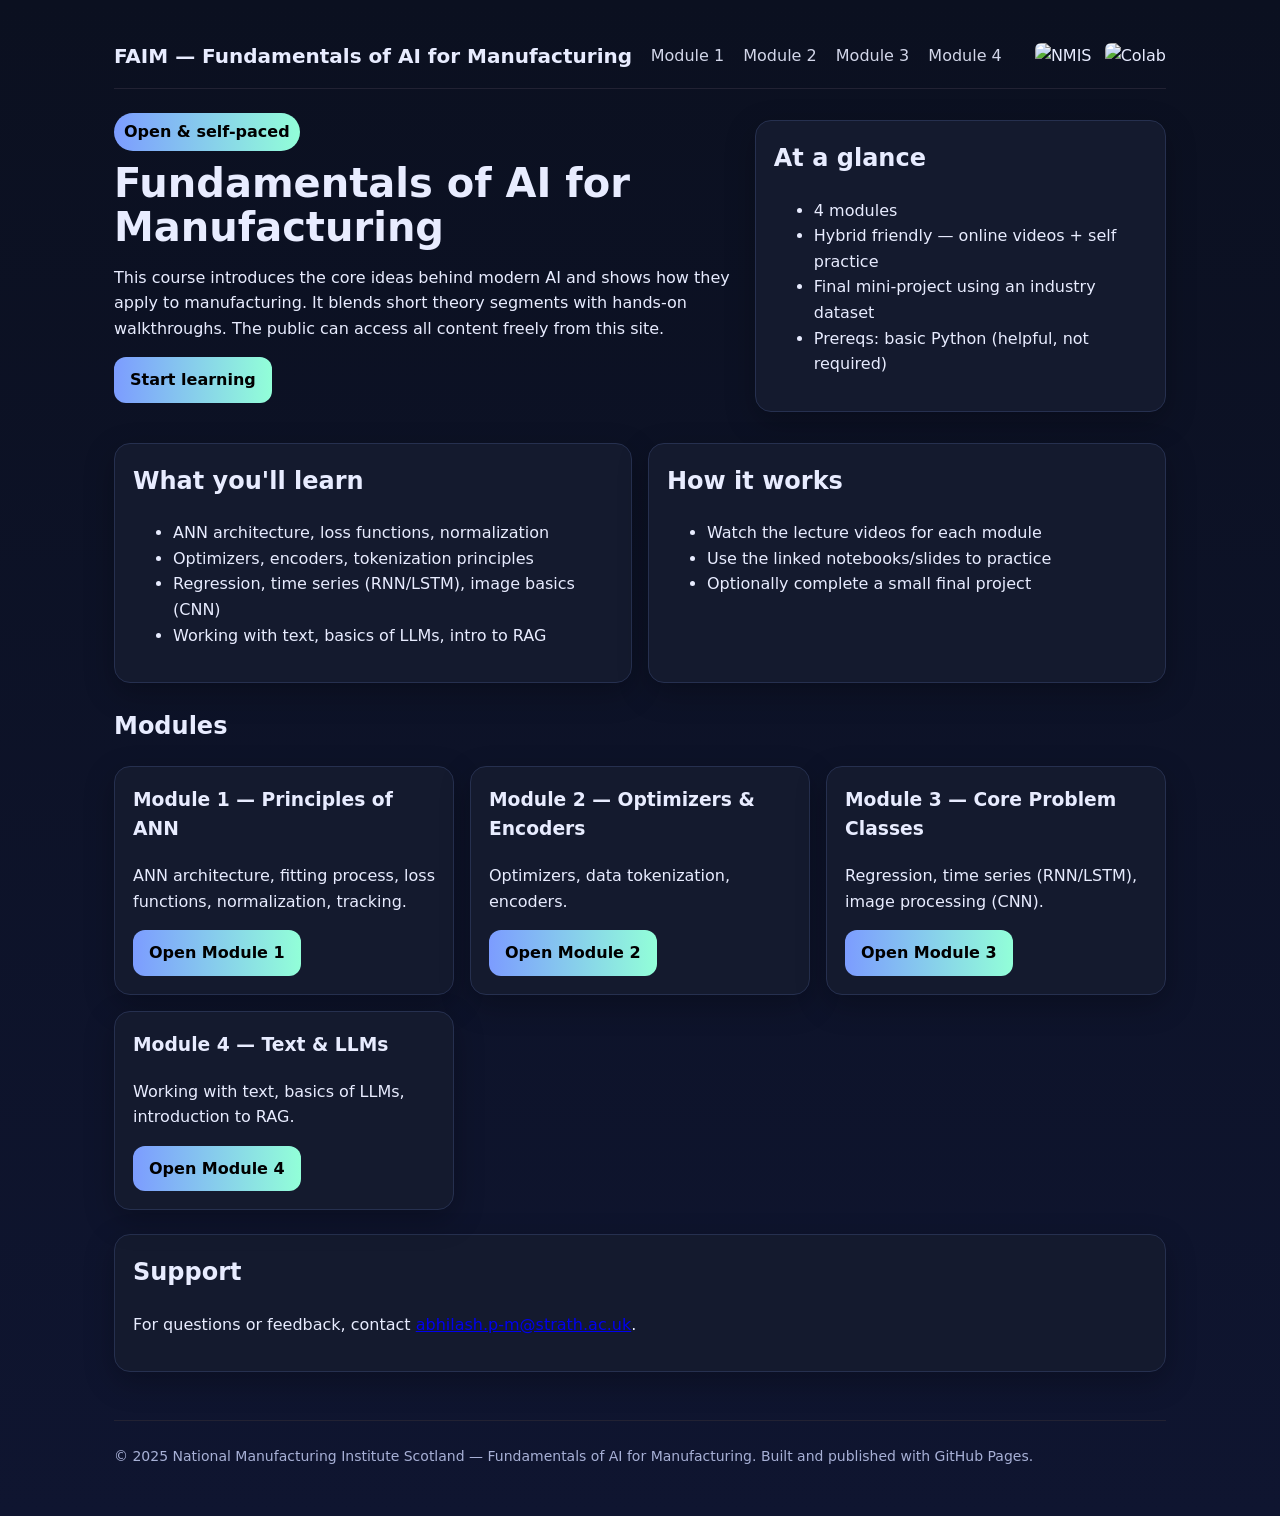
==== index.html @ fbffa1c2 "Update index.html" ====
<!doctype html>
<html lang="en">
<head>
  <meta charset="utf-8">
  <meta name="viewport" content="width=device-width, initial-scale=1">
  <title>Fundamentals of AI for Manufacturing</title>
  <link rel="stylesheet" href="styles.css">
</head>
<body>
  <div class="container">
    <nav class="nav">
      <a class="logo" href="./">FAIM — Fundamentals of AI for Manufacturing</a>
      <div class="links">
        <a href="module1.html">Module 1</a>
        <a href="module2.html">Module 2</a>
        <a href="module3.html">Module 3</a>
        <a href="module4.html">Module 4</a>
        <!-- Logos on the right -->
        <img src="assets/NMIS.png" alt="NMIS" style="height:28px; margin-left:14px; border-radius:6px;">
        <img src="assets/Colab.png" alt="Colab" style="height:28px; margin-left:8px; border-radius:6px;">
      </div>
    </nav>

    <section class="hero">
      <div>
        <span class="badge">Open & self-paced</span>
        <h1>Fundamentals of AI for Manufacturing</h1>
        <p>This course introduces the core ideas behind modern AI and shows how they apply to manufacturing. It blends short theory segments with hands-on walkthroughs. The public can access all content freely from this site.</p>
        <p><a class="btn" href="#modules">Start learning</a></p>
      </div>
      <div class="card">
        <h2>At a glance</h2>
        <ul>
          <li>4 modules</li>
          <li>Hybrid friendly — online videos + self practice</li>
          <li>Final mini-project using an industry dataset</li>
          <li>Prereqs: basic Python (helpful, not required)</li>
        </ul>
      </div>
    </section>

    <section class="grid cols-2" style="margin-top:24px">
      <div class="card">
        <h2>What you'll learn</h2>
        <ul>
          <li>ANN architecture, loss functions, normalization</li>
          <li>Optimizers, encoders, tokenization principles</li>
          <li>Regression, time series (RNN/LSTM), image basics (CNN)</li>
          <li>Working with text, basics of LLMs, intro to RAG</li>
        </ul>
      </div>
      <div class="card">
        <h2>How it works</h2>
        <ul>
          <li>Watch the lecture videos for each module</li>
          <li>Use the linked notebooks/slides to practice</li>
          <li>Optionally complete a small final project</li>
        </ul>
      </div>
    </section>

    <section id="modules" style="margin-top:24px">
      <h2>Modules</h2>
      <div class="grid cols-2">
        <div class="card module-card">
          <h3>Module 1 — Principles of ANN</h3>
          <p>ANN architecture, fitting process, loss functions, normalization, tracking.</p>
          <a class="btn" href="module1.html">Open Module 1</a>
        </div>
        <div class="card module-card">
          <h3>Module 2 — Optimizers & Encoders</h3>
          <p>Optimizers, data tokenization, encoders.</p>
          <a class="btn" href="module2.html">Open Module 2</a>
        </div>
        <div class="card module-card">
          <h3>Module 3 — Core Problem Classes</h3>
          <p>Regression, time series (RNN/LSTM), image processing (CNN).</p>
          <a class="btn" href="module3.html">Open Module 3</a>
        </div>
        <div class="card module-card">
          <h3>Module 4 — Text & LLMs</h3>
          <p>Working with text, basics of LLMs, introduction to RAG.</p>
          <a class="btn" href="module4.html">Open Module 4</a>
        </div>
      </div>
    </section>

    <!-- Bottom-most Support section -->
    <section style="margin-top:24px">
      <div class="card">
        <h2>Support</h2>
        <p>For questions or feedback, contact <a href="mailto:abhilash.p-m@strath.ac.uk">abhilash.p-m@strath.ac.uk</a>.</p>
      </div>
    </section>

    <footer>
      <div>
        © 2025 National Manufacturing Institute Scotland — Fundamentals of AI for Manufacturing.
        Built and published with GitHub Pages.
      </div>
    </footer>
  </div>
</body>
</html>
---- styles.css ----
:root{
  --bg:#0b1020; --card:#141a2e; --text:#e8ecff; --muted:#a7b0d6; --brand:#7c9cff; --brand2:#92ffd8;
}
*{box-sizing:border-box}
body{margin:0;font-family:system-ui,-apple-system,Segoe UI,Roboto,Helvetica,Arial,sans-serif;background:linear-gradient(180deg,#0b1020,#0f1530);color:var(--text);line-height:1.6;}
.container{max-width:1100px;margin:0 auto;padding:24px}
.nav{display:flex;gap:16px;flex-wrap:wrap;align-items:center;justify-content:space-between;border-bottom:1px solid #223; padding:16px 0; margin-bottom:24px}
.nav a.logo{font-weight:700;font-size:20px;text-decoration:none;color:var(--text)}
.nav .links a{color:var(--text);opacity:.9;text-decoration:none;margin-right:14px}
.nav .links a:hover{opacity:1;text-decoration:underline}
.hero{display:grid;grid-template-columns:1.2fr .8fr;gap:24px;align-items:center}
.hero h1{font-size:40px;line-height:1.1;margin:0}
.badge{display:inline-block;padding:6px 10px;border-radius:999px;background:linear-gradient(90deg,var(--brand),var(--brand2));color:#000;font-weight:700;margin-bottom:10px}
.card{background:var(--card);border:1px solid #26304f;border-radius:16px;padding:18px;box-shadow:0 10px 30px rgba(0,0,0,.25)}
.grid{display:grid;gap:16px}
.grid.cols-2{grid-template-columns:repeat(auto-fit,minmax(280px,1fr))}
.grid.cols-3{grid-template-columns:repeat(auto-fit,minmax(240px,1fr))}
.btn{display:inline-block;padding:10px 16px;border-radius:12px;background:linear-gradient(90deg,var(--brand),var(--brand2));color:#000;text-decoration:none;font-weight:700}
footer{margin-top:48px;padding:24px 0;border-top:1px solid #223;color:var(--muted);font-size:14px}
h2{margin-top:0}
ul{margin-top:6px}
.table{width:100%;border-collapse:collapse}
.table th,.table td{border:1px solid #26304f;padding:10px;text-align:left}
.video{aspect-ratio:16/9;width:100%;border:0;border-radius:12px;box-shadow:0 10px 30px rgba(0,0,0,.3)}
.module-card h3{margin-top:0}
.small{color:var(--muted)}
@media (max-width:800px){.hero{grid-template-columns:1fr} .hero h1{font-size:32px}}
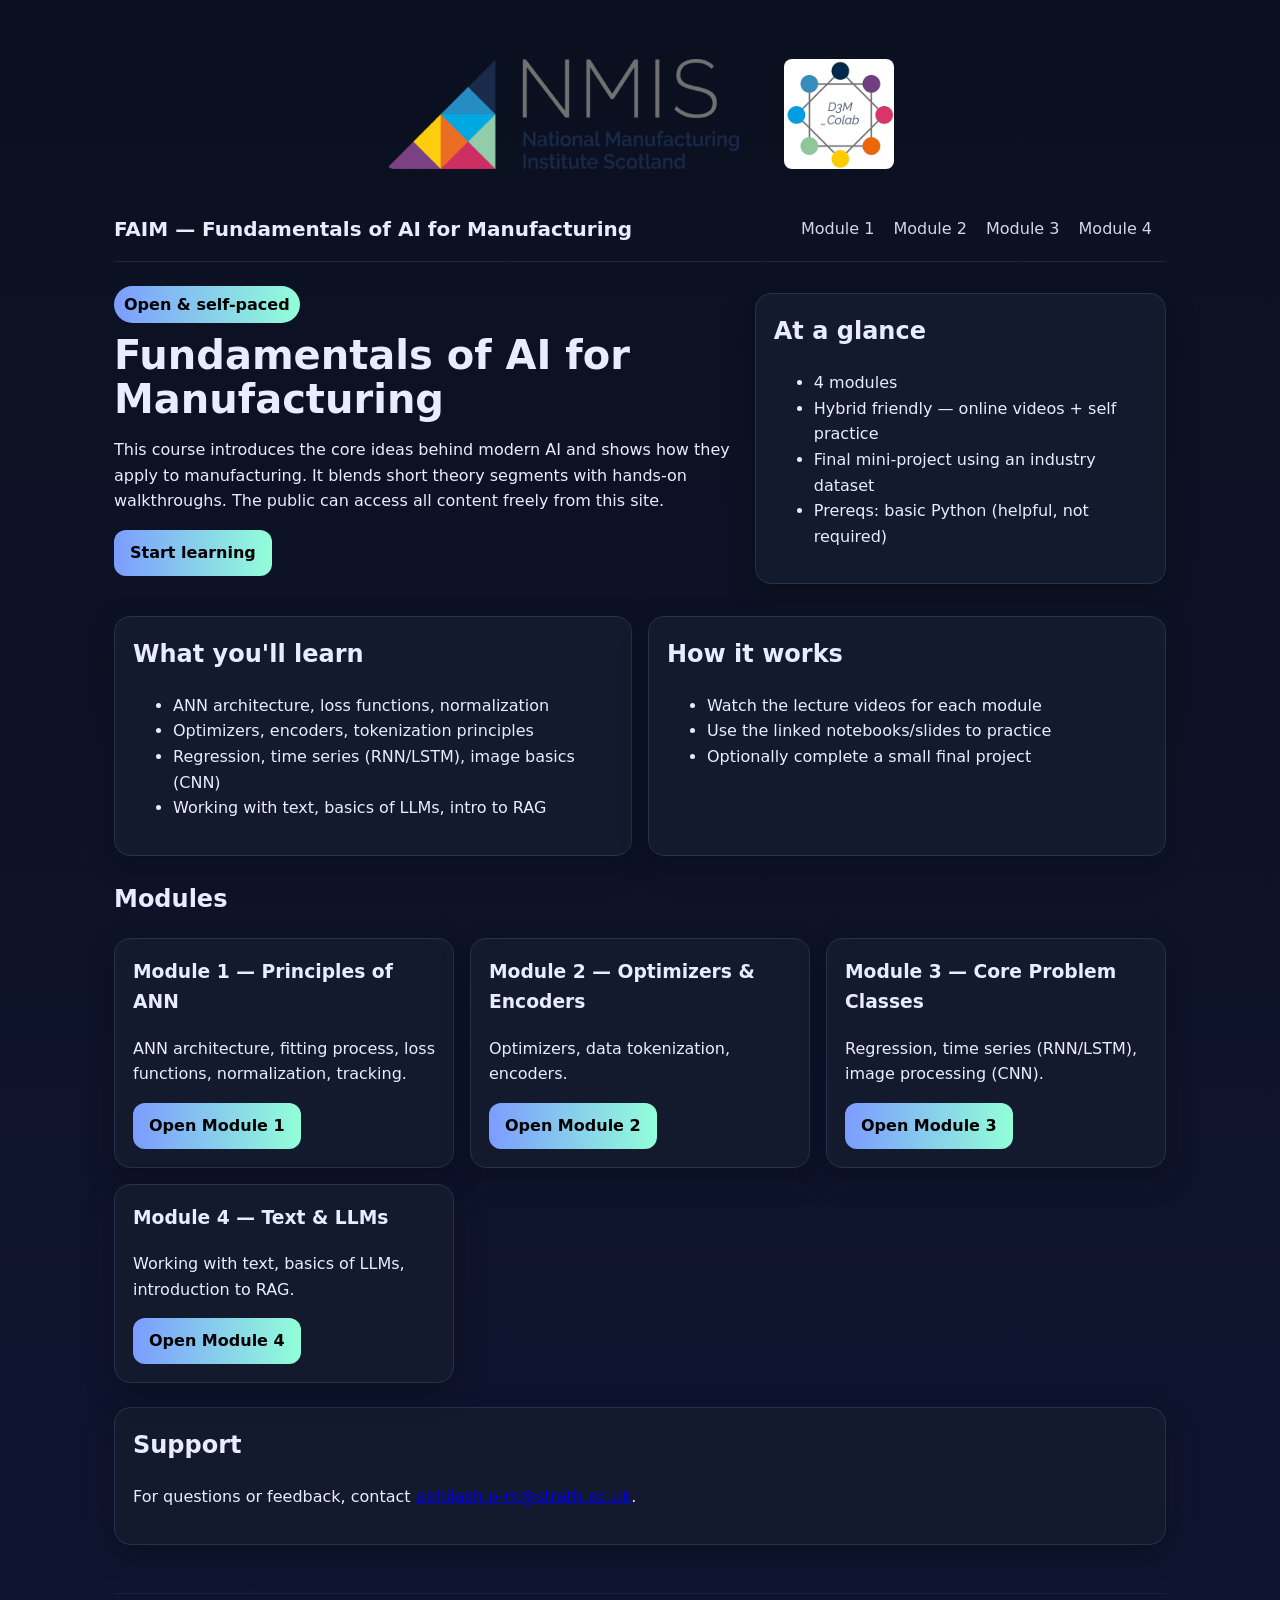
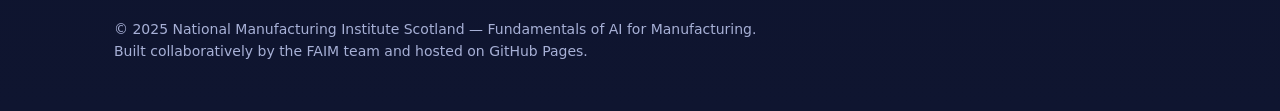
==== commit 155ff00e: "Update index.html" ====
--- a/index.html
+++ b/index.html
@@ -5,9 +5,29 @@
   <meta name="viewport" content="width=device-width, initial-scale=1">
   <title>Fundamentals of AI for Manufacturing</title>
   <link rel="stylesheet" href="styles.css">
+  <style>
+    /* Small visual enhancement for centered logos */
+    .top-logos {
+      text-align: center;
+      margin: 25px 0 10px 0;
+    }
+    .top-logos img {
+      height: 110px;
+      max-width: 100%;
+      margin: 10px 20px;
+      border-radius: 8px;
+    }
+  </style>
 </head>
 <body>
   <div class="container">
+
+    <!-- Centered NMIS & Colab Logos -->
+    <div class="top-logos">
+      <img src="assets/NMIS.png" alt="NMIS Logo">
+      <img src="assets/Colab.png" alt="Colab Logo">
+    </div>
+
     <nav class="nav">
       <a class="logo" href="./">FAIM — Fundamentals of AI for Manufacturing</a>
       <div class="links">
@@ -15,9 +35,6 @@
         <a href="module2.html">Module 2</a>
         <a href="module3.html">Module 3</a>
         <a href="module4.html">Module 4</a>
-        <!-- Logos on the right -->
-        <img src="assets/NMIS.png" alt="NMIS" style="height:28px; margin-left:14px; border-radius:6px;">
-        <img src="assets/Colab.png" alt="Colab" style="height:28px; margin-left:8px; border-radius:6px;">
       </div>
     </nav>
 
@@ -89,14 +106,16 @@
     <section style="margin-top:24px">
       <div class="card">
         <h2>Support</h2>
-        <p>For questions or feedback, contact <a href="mailto:abhilash.p-m@strath.ac.uk">abhilash.p-m@strath.ac.uk</a>.</p>
+        <p>For questions or feedback, contact 
+          <a href="mailto:abhilash.p-m@strath.ac.uk">abhilash.p-m@strath.ac.uk</a>.
+        </p>
       </div>
     </section>
 
     <footer>
       <div>
-        © 2025 National Manufacturing Institute Scotland — Fundamentals of AI for Manufacturing.
-        Built and published with GitHub Pages.
+        © 2025 National Manufacturing Institute Scotland — Fundamentals of AI for Manufacturing.<br>
+        Built collaboratively by the FAIM team and hosted on GitHub Pages.
       </div>
     </footer>
   </div>
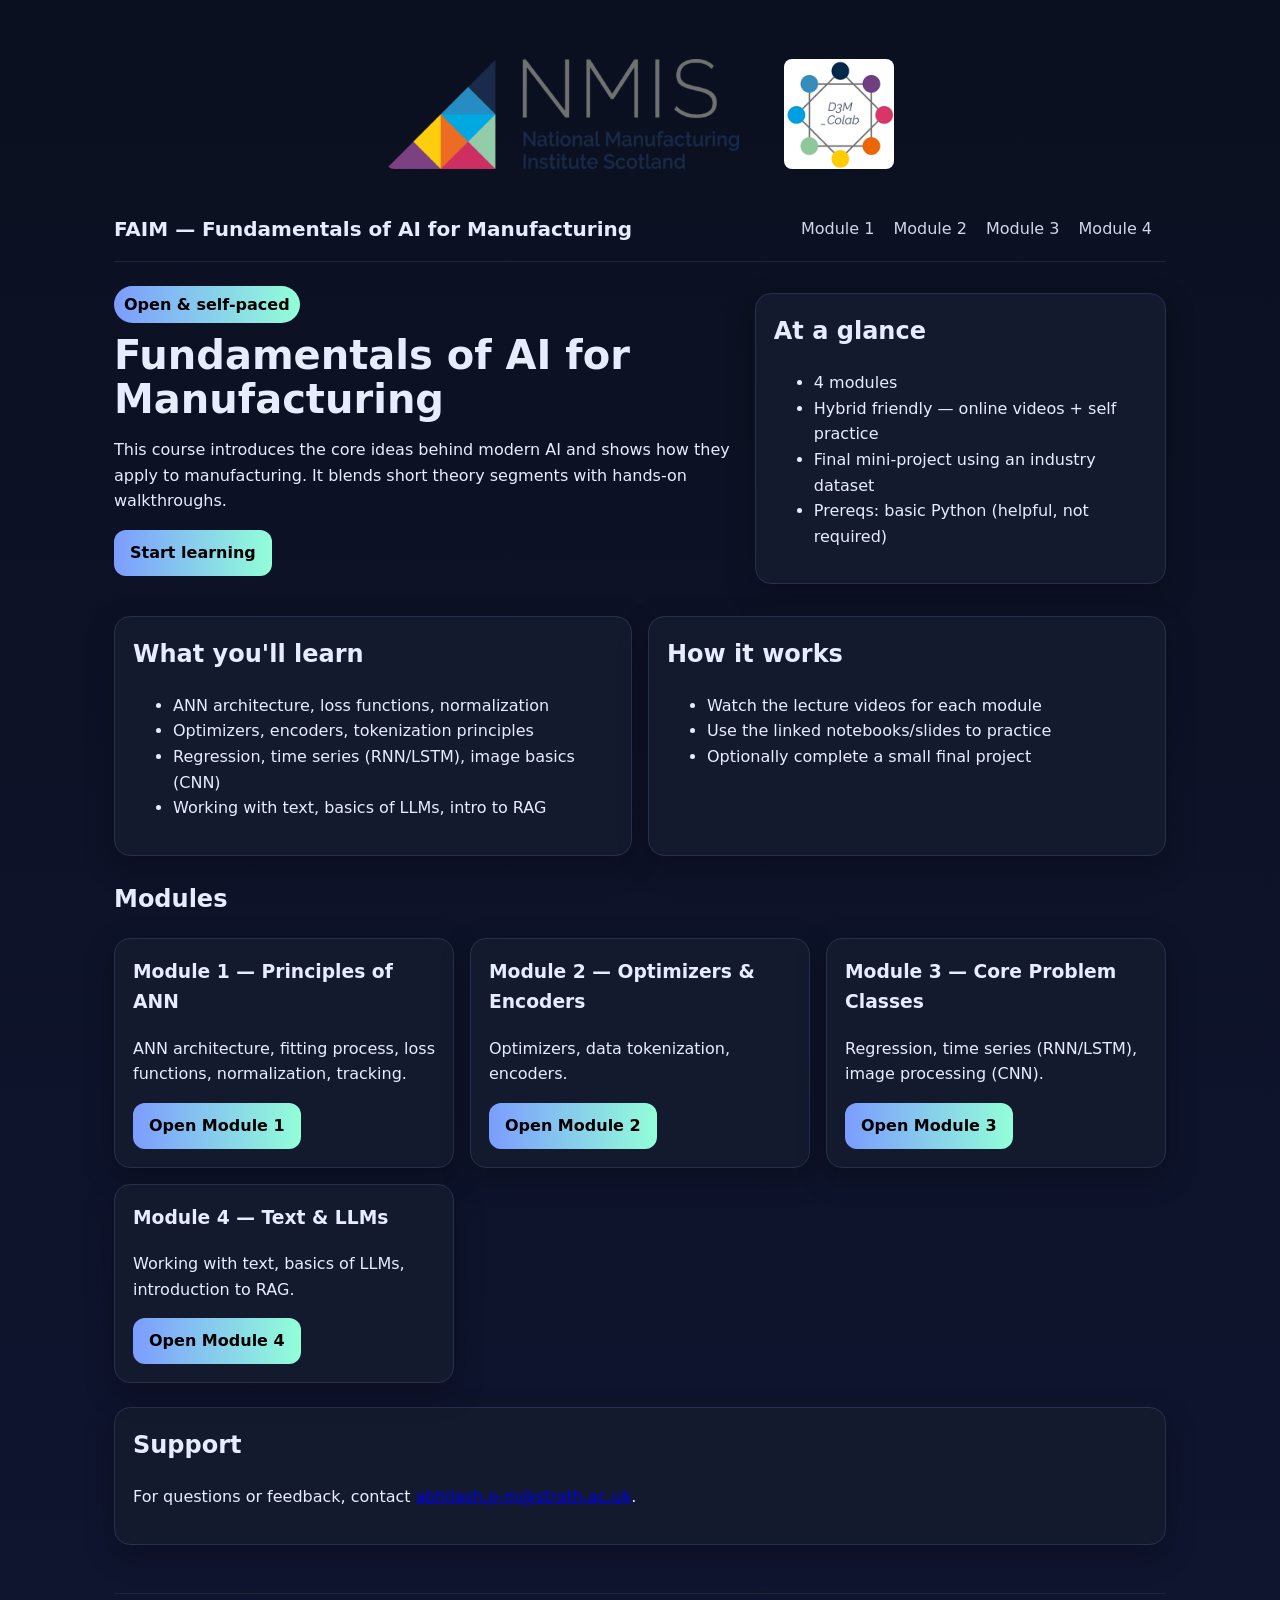
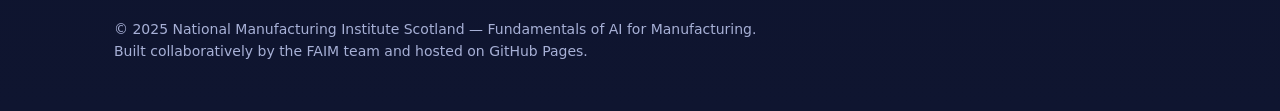
==== commit 508ec0c3: "Update index.html" ====
--- a/index.html
+++ b/index.html
@@ -42,7 +42,7 @@
       <div>
         <span class="badge">Open & self-paced</span>
         <h1>Fundamentals of AI for Manufacturing</h1>
-        <p>This course introduces the core ideas behind modern AI and shows how they apply to manufacturing. It blends short theory segments with hands-on walkthroughs. The public can access all content freely from this site.</p>
+        <p>This course introduces the core ideas behind modern AI and shows how they apply to manufacturing. It blends short theory segments with hands-on walkthroughs.</p>
         <p><a class="btn" href="#modules">Start learning</a></p>
       </div>
       <div class="card">
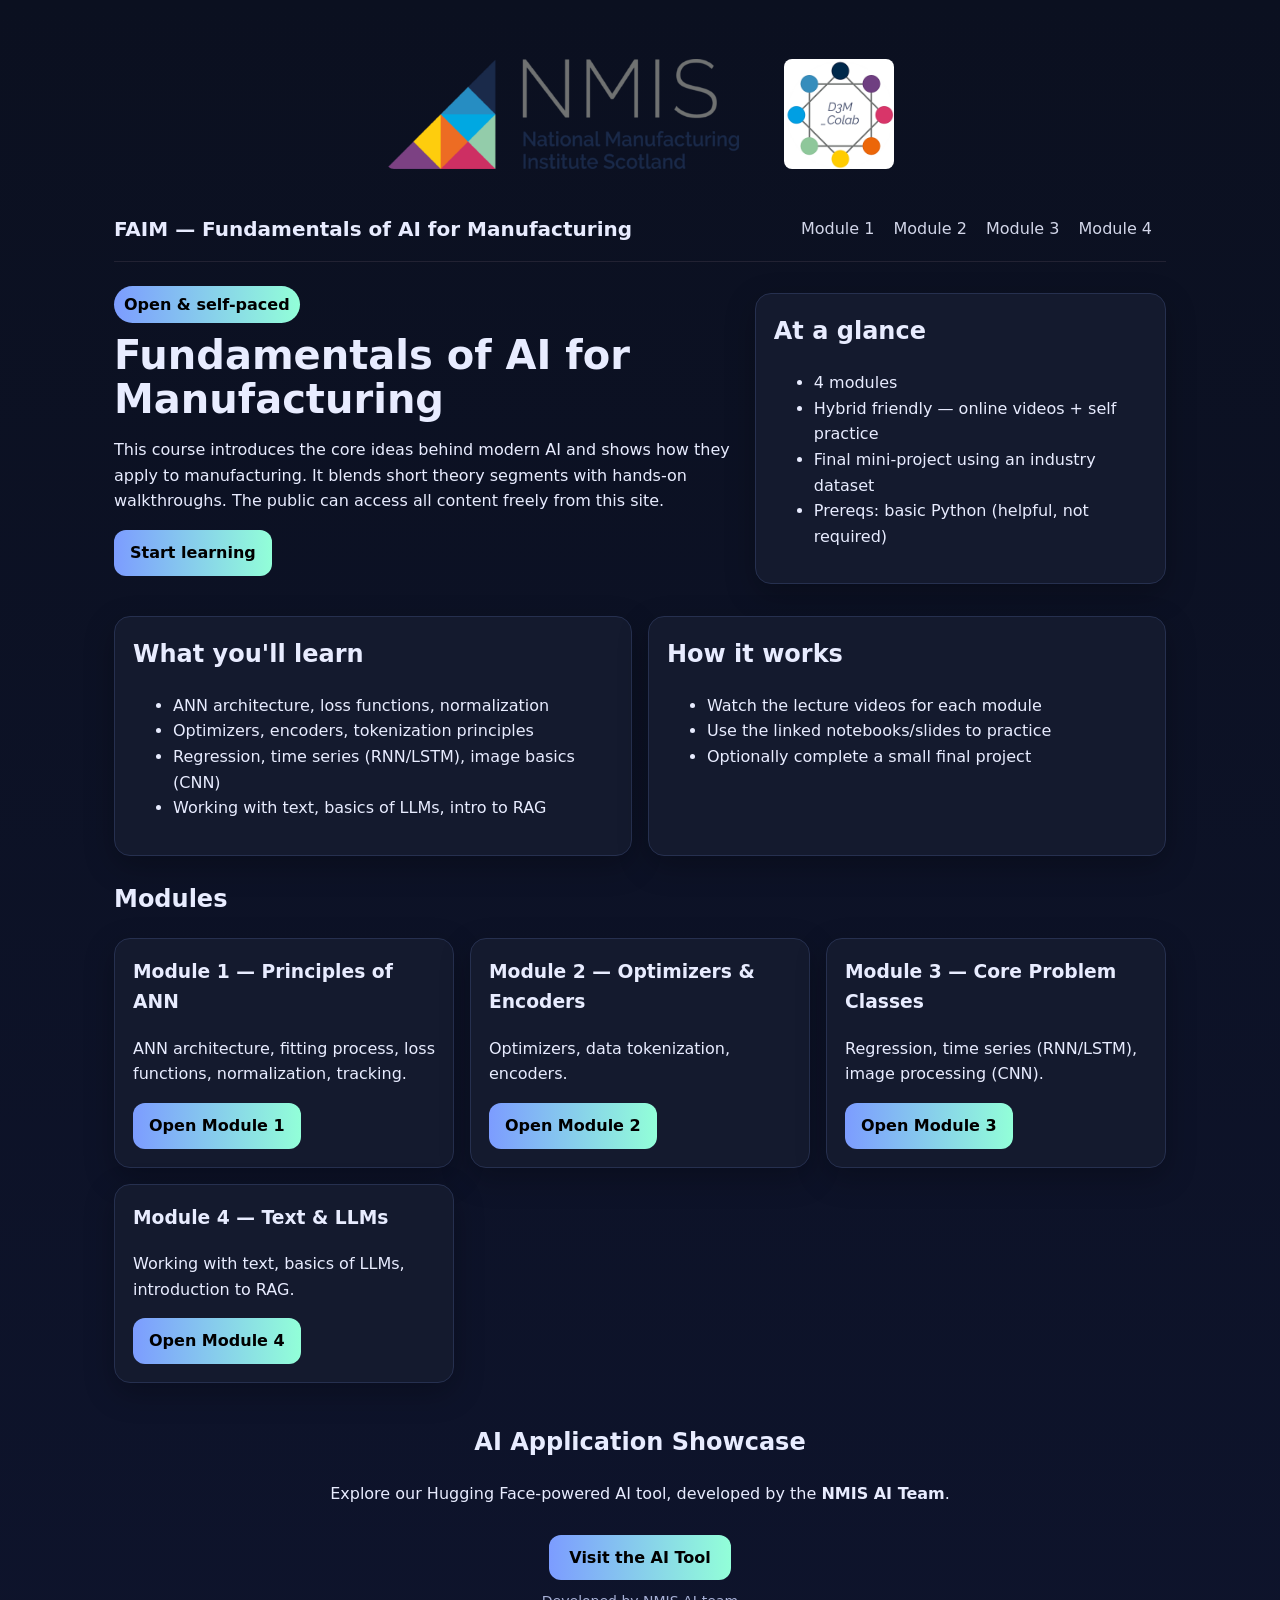
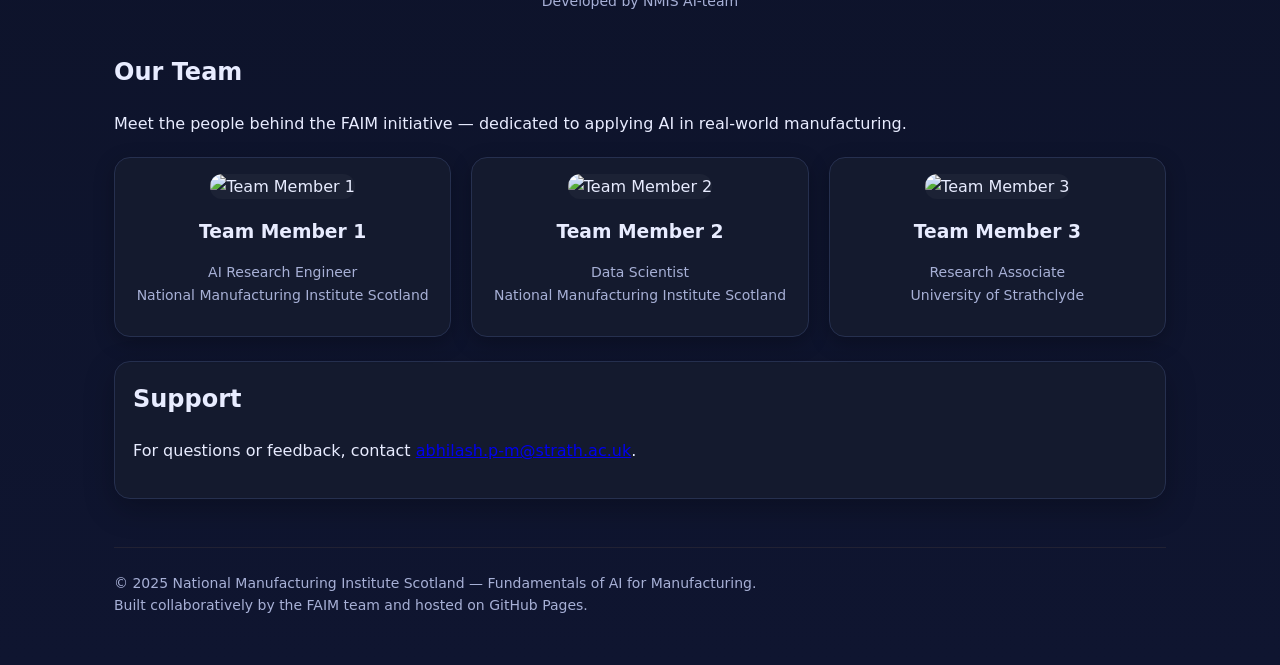
==== commit b62b4253: "Update index.html" ====
--- a/index.html
+++ b/index.html
@@ -6,7 +6,7 @@
   <title>Fundamentals of AI for Manufacturing</title>
   <link rel="stylesheet" href="styles.css">
   <style>
-    /* Small visual enhancement for centered logos */
+    /* Centered top logos */
     .top-logos {
       text-align: center;
       margin: 25px 0 10px 0;
@@ -16,6 +16,53 @@
       max-width: 100%;
       margin: 10px 20px;
       border-radius: 8px;
+    }
+
+    /* Team section */
+    .team-grid {
+      display: grid;
+      grid-template-columns: repeat(auto-fit, minmax(220px, 1fr));
+      gap: 20px;
+      margin-top: 20px;
+    }
+    .team-card {
+      background: var(--card);
+      border: 1px solid #26304f;
+      border-radius: 16px;
+      padding: 16px;
+      text-align: center;
+      box-shadow: 0 6px 20px rgba(0, 0, 0, 0.25);
+    }
+    .team-card img {
+      width: 100%;
+      height: 200px;
+      object-fit: cover;
+      border-radius: 12px;
+      margin-bottom: 10px;
+      background: #1c2235;
+    }
+    .team-card h3 {
+      margin: 8px 0 4px 0;
+    }
+    .team-card p {
+      font-size: 14px;
+      color: var(--muted);
+    }
+
+    /* App section */
+    .app-section {
+      text-align: center;
+      margin: 40px 0;
+    }
+    .app-section a {
+      font-weight: 700;
+      text-decoration: none;
+      background: linear-gradient(90deg, var(--brand), var(--brand2));
+      color: #000;
+      padding: 10px 20px;
+      border-radius: 12px;
+      display: inline-block;
+      margin-top: 12px;
     }
   </style>
 </head>
@@ -42,7 +89,7 @@
       <div>
         <span class="badge">Open & self-paced</span>
         <h1>Fundamentals of AI for Manufacturing</h1>
-        <p>This course introduces the core ideas behind modern AI and shows how they apply to manufacturing. It blends short theory segments with hands-on walkthroughs.</p>
+        <p>This course introduces the core ideas behind modern AI and shows how they apply to manufacturing. It blends short theory segments with hands-on walkthroughs. The public can access all content freely from this site.</p>
         <p><a class="btn" href="#modules">Start learning</a></p>
       </div>
       <div class="card">
@@ -102,7 +149,38 @@
       </div>
     </section>
 
-    <!-- Bottom-most Support section -->
+    <!-- NMIS AI tool app section -->
+    <section class="app-section">
+      <h2>AI Application Showcase</h2>
+      <p>Explore our Hugging Face-powered AI tool, developed by the <strong>NMIS AI Team</strong>.</p>
+      <a href="https://huggingface.co/spaces/Abhi-pm-0202/ml-app-launcher-v3" target="_blank">Visit the AI Tool</a>
+      <p style="margin-top:10px; font-size:14px; color:var(--muted);">Developed by NMIS AI-team</p>
+    </section>
+
+    <!-- Our Team section -->
+    <section id="team" style="margin-top:40px">
+      <h2>Our Team</h2>
+      <p>Meet the people behind the FAIM initiative — dedicated to applying AI in real-world manufacturing.</p>
+      <div class="team-grid">
+        <div class="team-card">
+          <img src="assets/person1.jpg" alt="Team Member 1">
+          <h3>Team Member 1</h3>
+          <p>AI Research Engineer<br>National Manufacturing Institute Scotland</p>
+        </div>
+        <div class="team-card">
+          <img src="assets/person2.jpg" alt="Team Member 2">
+          <h3>Team Member 2</h3>
+          <p>Data Scientist<br>National Manufacturing Institute Scotland</p>
+        </div>
+        <div class="team-card">
+          <img src="assets/person3.jpg" alt="Team Member 3">
+          <h3>Team Member 3</h3>
+          <p>Research Associate<br>University of Strathclyde</p>
+        </div>
+      </div>
+    </section>
+
+    <!-- Support section -->
     <section style="margin-top:24px">
       <div class="card">
         <h2>Support</h2>
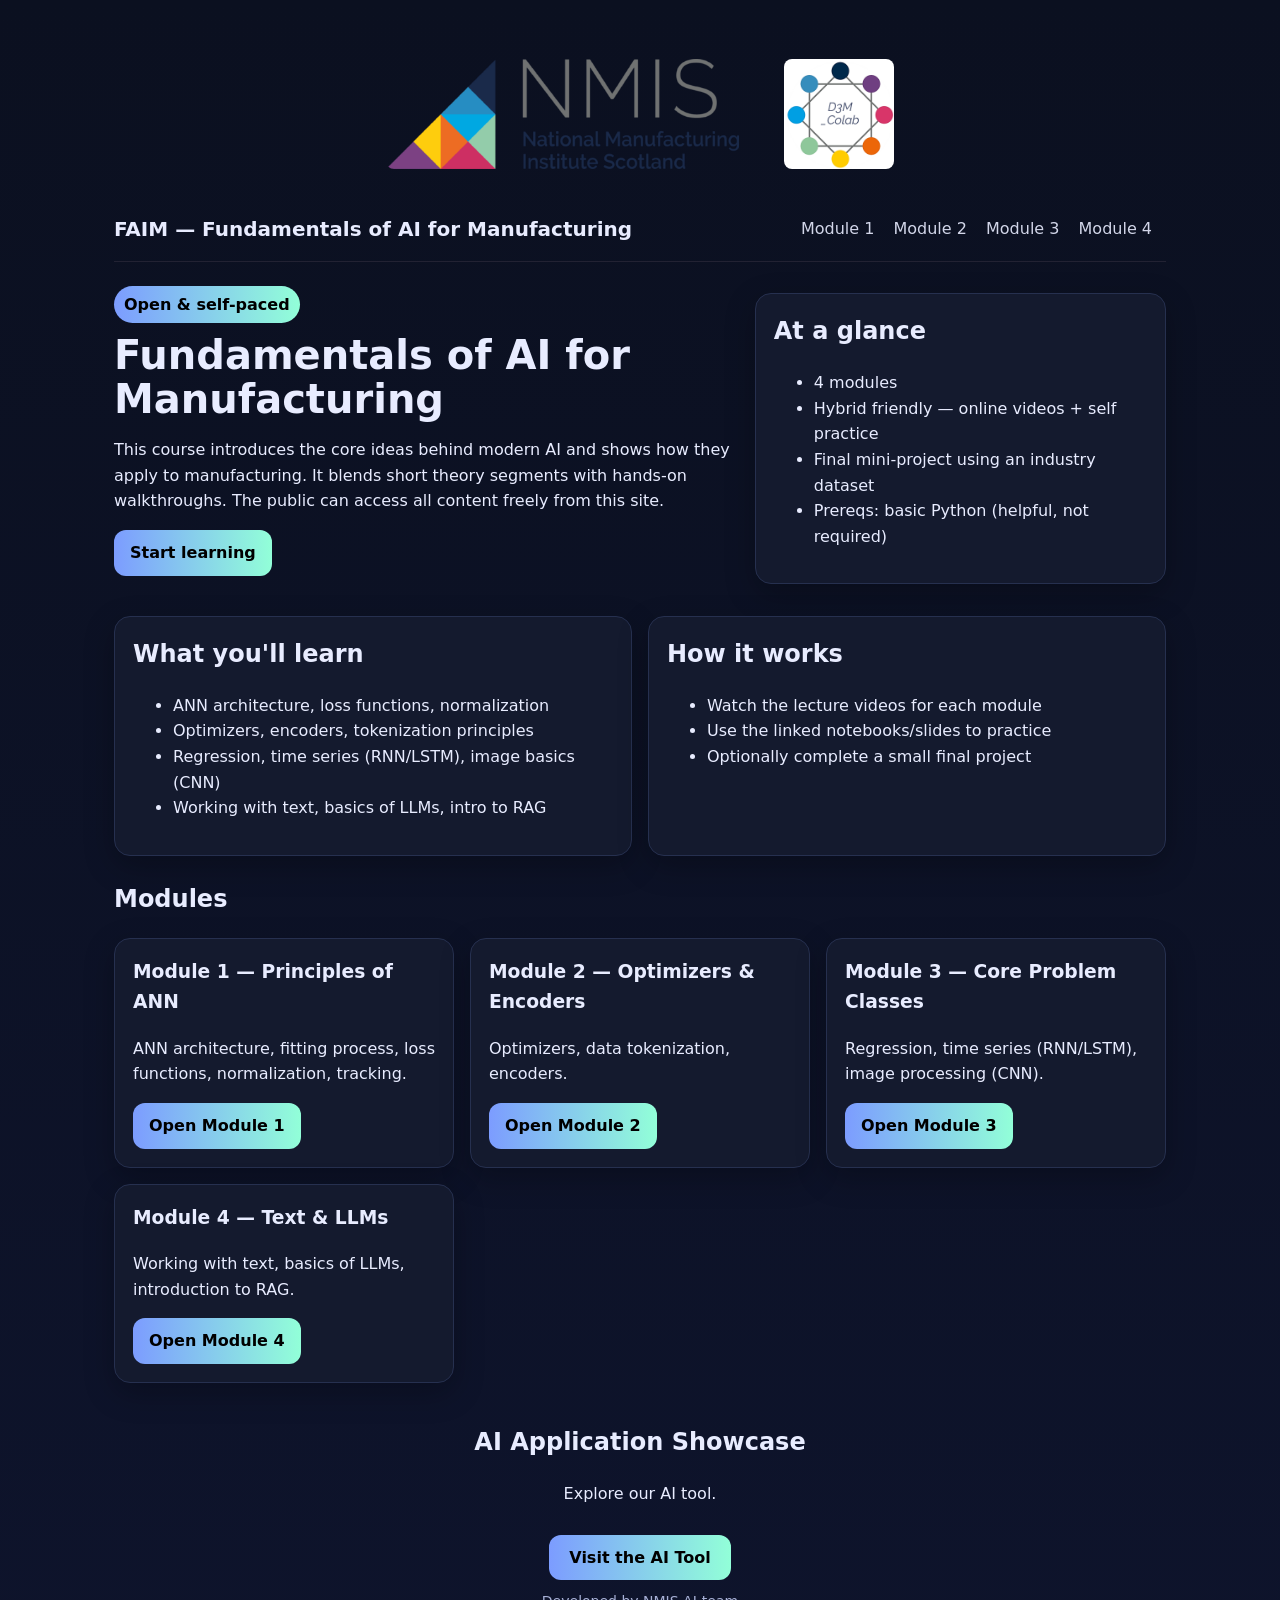
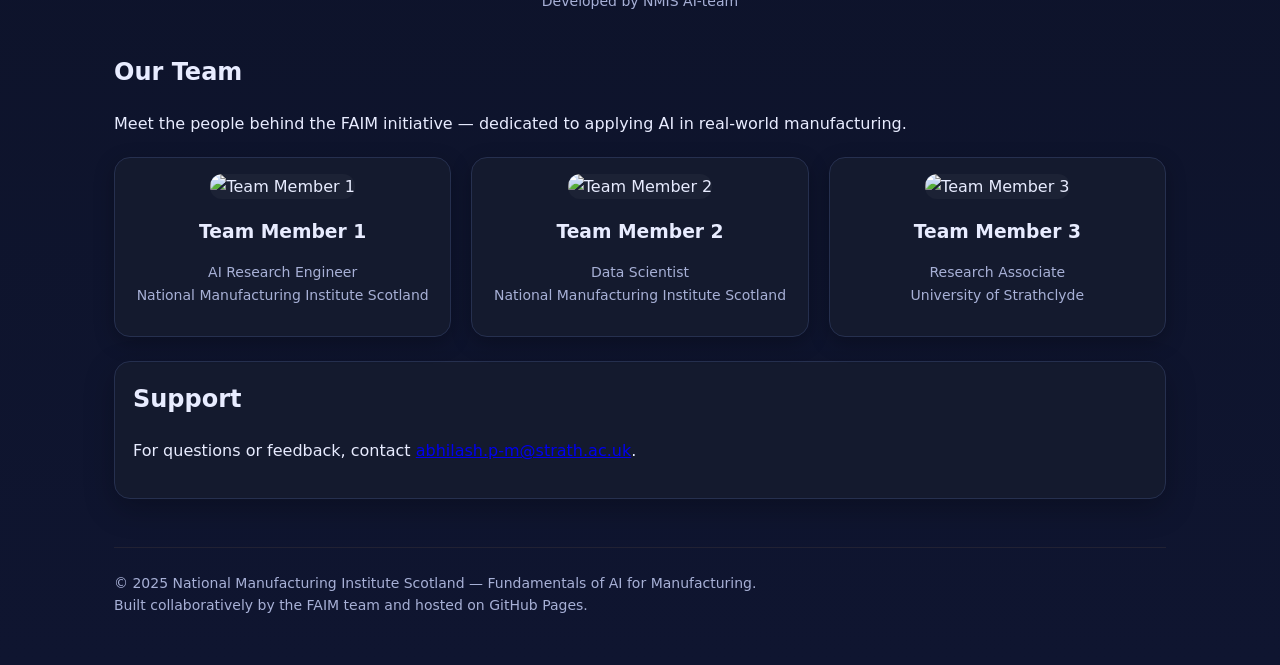
==== commit 9a42d3e9: "Update index.html" ====
--- a/index.html
+++ b/index.html
@@ -152,7 +152,7 @@
     <!-- NMIS AI tool app section -->
     <section class="app-section">
       <h2>AI Application Showcase</h2>
-      <p>Explore our Hugging Face-powered AI tool, developed by the <strong>NMIS AI Team</strong>.</p>
+      <p>Explore our AI tool.</p>
       <a href="https://huggingface.co/spaces/Abhi-pm-0202/ml-app-launcher-v3" target="_blank">Visit the AI Tool</a>
       <p style="margin-top:10px; font-size:14px; color:var(--muted);">Developed by NMIS AI-team</p>
     </section>
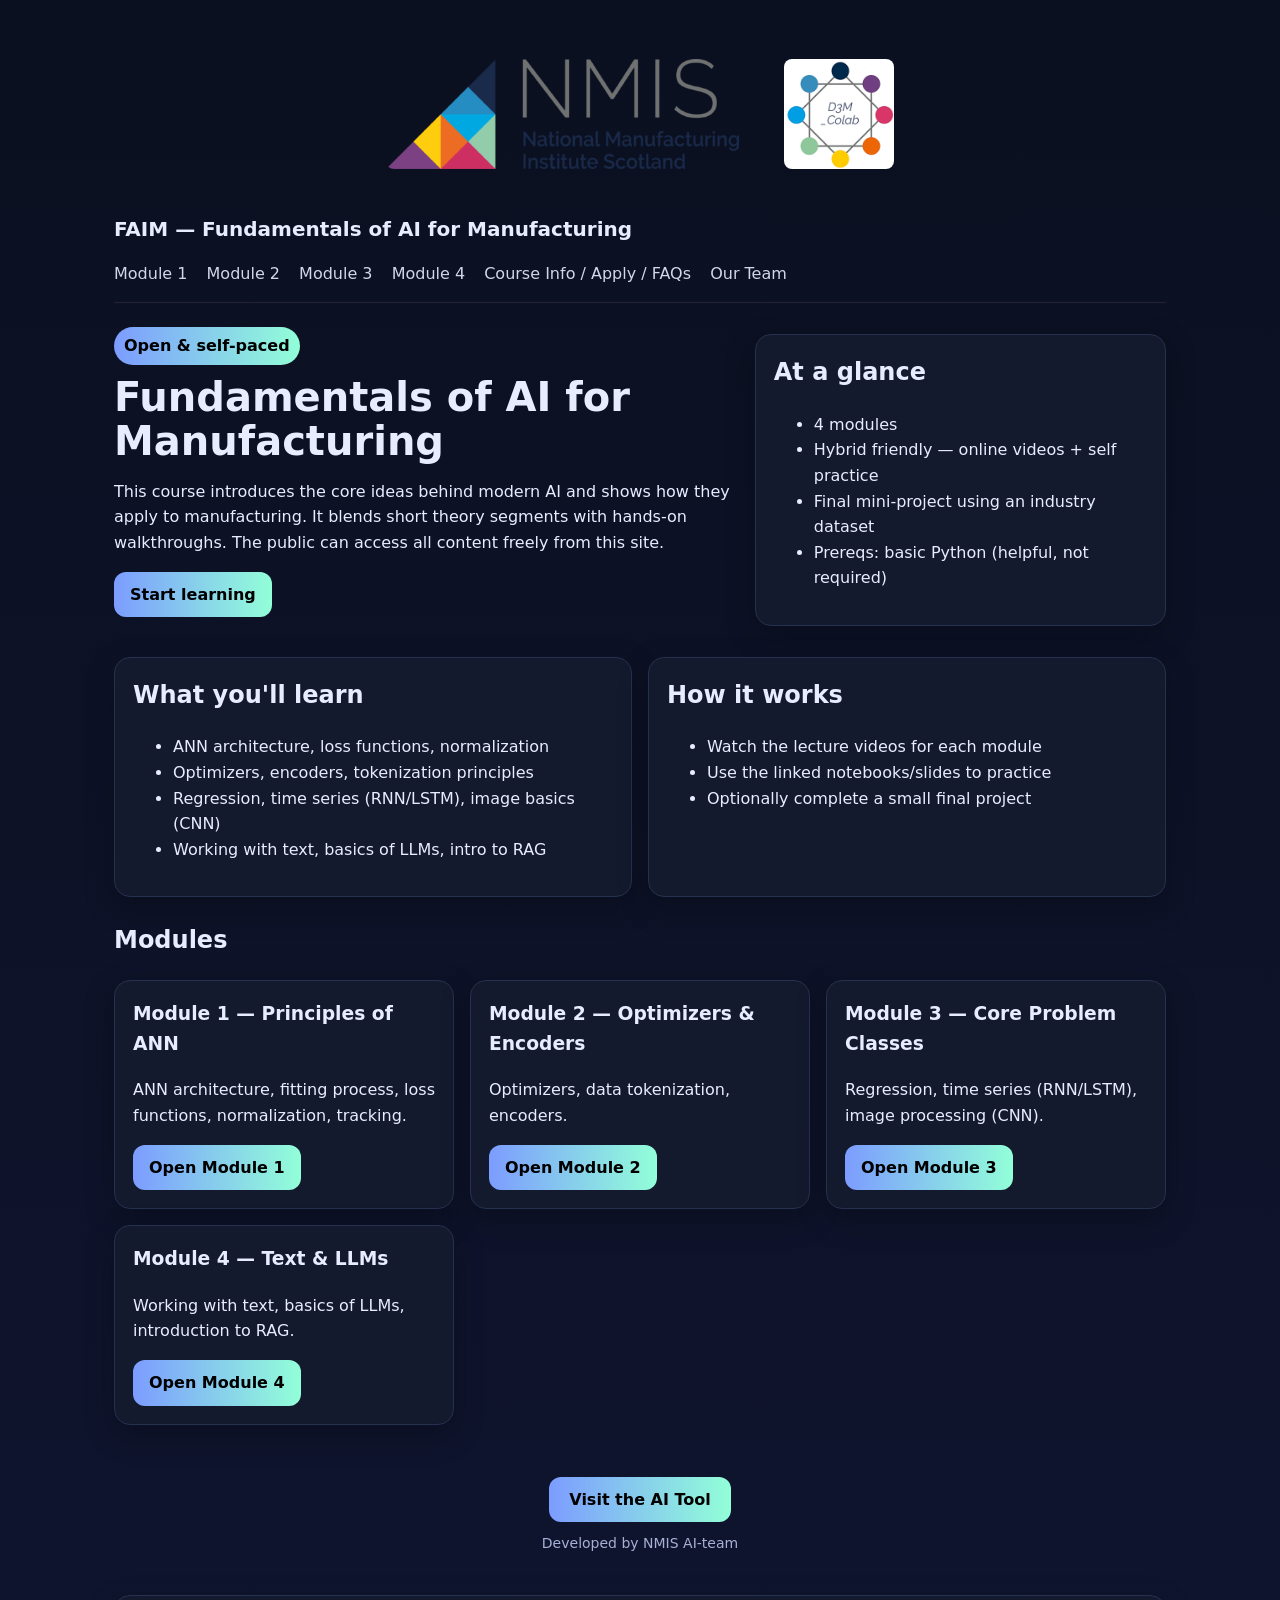
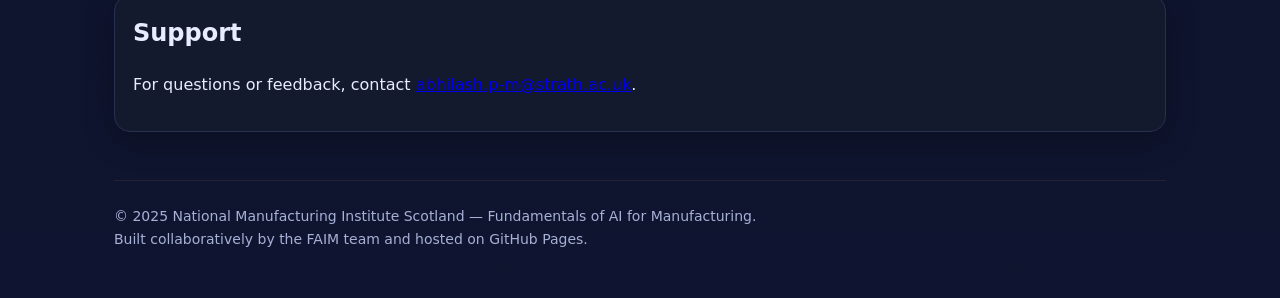
==== commit f4ab40fd: "Update index.html" ====
--- a/index.html
+++ b/index.html
@@ -6,70 +6,19 @@
   <title>Fundamentals of AI for Manufacturing</title>
   <link rel="stylesheet" href="styles.css">
   <style>
-    /* Centered top logos */
-    .top-logos {
-      text-align: center;
-      margin: 25px 0 10px 0;
-    }
-    .top-logos img {
-      height: 110px;
-      max-width: 100%;
-      margin: 10px 20px;
-      border-radius: 8px;
-    }
+    .top-logos{ text-align:center; margin:25px 0 10px }
+    .top-logos img{ height:110px; max-width:100%; margin:10px 20px; border-radius:8px }
 
-    /* Team section */
-    .team-grid {
-      display: grid;
-      grid-template-columns: repeat(auto-fit, minmax(220px, 1fr));
-      gap: 20px;
-      margin-top: 20px;
-    }
-    .team-card {
-      background: var(--card);
-      border: 1px solid #26304f;
-      border-radius: 16px;
-      padding: 16px;
-      text-align: center;
-      box-shadow: 0 6px 20px rgba(0, 0, 0, 0.25);
-    }
-    .team-card img {
-      width: 100%;
-      height: 200px;
-      object-fit: cover;
-      border-radius: 12px;
-      margin-bottom: 10px;
-      background: #1c2235;
-    }
-    .team-card h3 {
-      margin: 8px 0 4px 0;
-    }
-    .team-card p {
-      font-size: 14px;
-      color: var(--muted);
-    }
-
-    /* App section */
-    .app-section {
-      text-align: center;
-      margin: 40px 0;
-    }
-    .app-section a {
-      font-weight: 700;
-      text-decoration: none;
-      background: linear-gradient(90deg, var(--brand), var(--brand2));
-      color: #000;
-      padding: 10px 20px;
-      border-radius: 12px;
-      display: inline-block;
-      margin-top: 12px;
-    }
+    /* App section (short + clean) */
+    .app-section{ text-align:center; margin:40px 0 }
+    .app-section a{ font-weight:700; text-decoration:none; background:linear-gradient(90deg,var(--brand),var(--brand2)); color:#000; padding:10px 20px; border-radius:12px; display:inline-block; margin-top:12px }
+    .small-muted{ color:var(--muted); font-size:14px }
   </style>
 </head>
 <body>
   <div class="container">
 
-    <!-- Centered NMIS & Colab Logos -->
+    <!-- logos -->
     <div class="top-logos">
       <img src="assets/NMIS.png" alt="NMIS Logo">
       <img src="assets/Colab.png" alt="Colab Logo">
@@ -82,6 +31,8 @@
         <a href="module2.html">Module 2</a>
         <a href="module3.html">Module 3</a>
         <a href="module4.html">Module 4</a>
+        <a href="info.html">Course Info / Apply / FAQs</a>
+        <a href="team.html">Our Team</a>
       </div>
     </nav>
 
@@ -149,38 +100,13 @@
       </div>
     </section>
 
-    <!-- NMIS AI tool app section -->
+    <!-- NMIS AI tool app section (no tagline) -->
     <section class="app-section">
-      <h2>AI Application Showcase</h2>
-      <p>Explore our AI tool.</p>
       <a href="https://huggingface.co/spaces/Abhi-pm-0202/ml-app-launcher-v3" target="_blank">Visit the AI Tool</a>
-      <p style="margin-top:10px; font-size:14px; color:var(--muted);">Developed by NMIS AI-team</p>
+      <div class="small-muted" style="margin-top:10px;">Developed by NMIS AI-team</div>
     </section>
 
-    <!-- Our Team section -->
-    <section id="team" style="margin-top:40px">
-      <h2>Our Team</h2>
-      <p>Meet the people behind the FAIM initiative — dedicated to applying AI in real-world manufacturing.</p>
-      <div class="team-grid">
-        <div class="team-card">
-          <img src="assets/person1.jpg" alt="Team Member 1">
-          <h3>Team Member 1</h3>
-          <p>AI Research Engineer<br>National Manufacturing Institute Scotland</p>
-        </div>
-        <div class="team-card">
-          <img src="assets/person2.jpg" alt="Team Member 2">
-          <h3>Team Member 2</h3>
-          <p>Data Scientist<br>National Manufacturing Institute Scotland</p>
-        </div>
-        <div class="team-card">
-          <img src="assets/person3.jpg" alt="Team Member 3">
-          <h3>Team Member 3</h3>
-          <p>Research Associate<br>University of Strathclyde</p>
-        </div>
-      </div>
-    </section>
-
-    <!-- Support section -->
+    <!-- Support -->
     <section style="margin-top:24px">
       <div class="card">
         <h2>Support</h2>
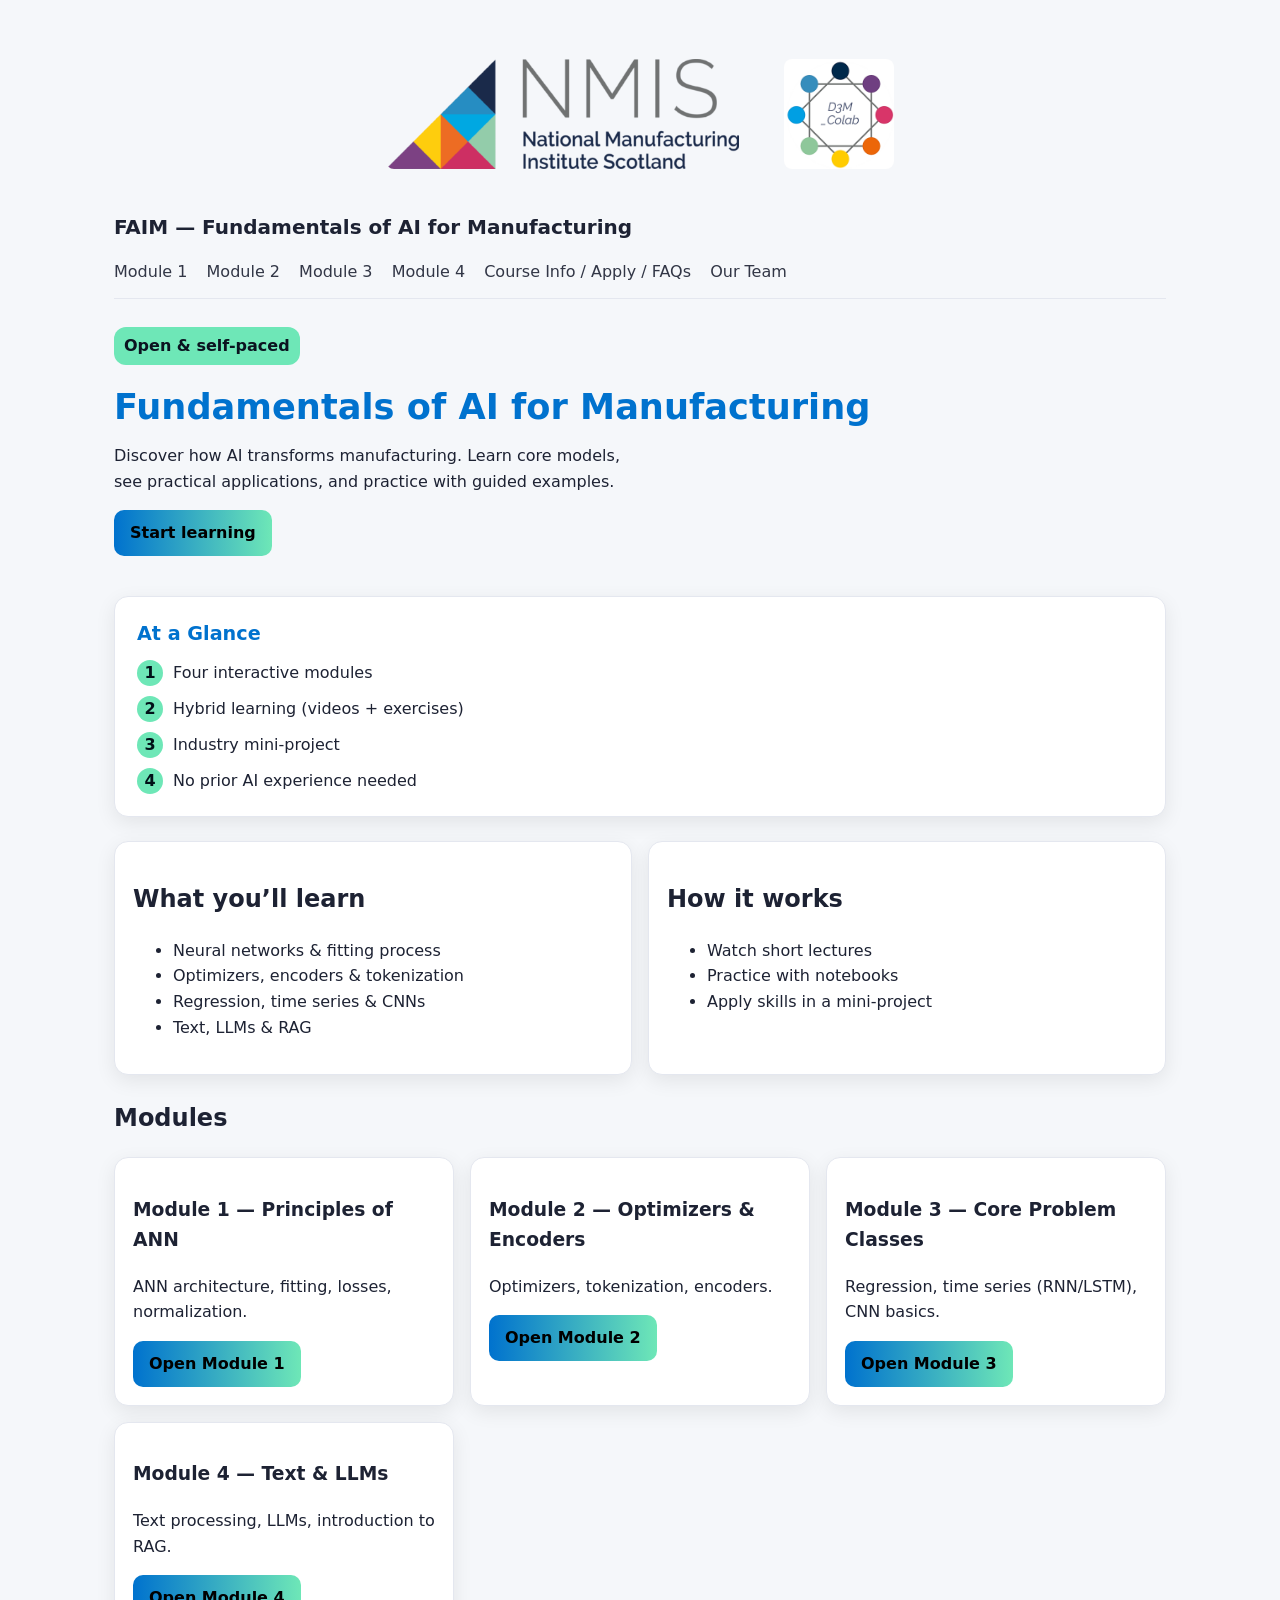
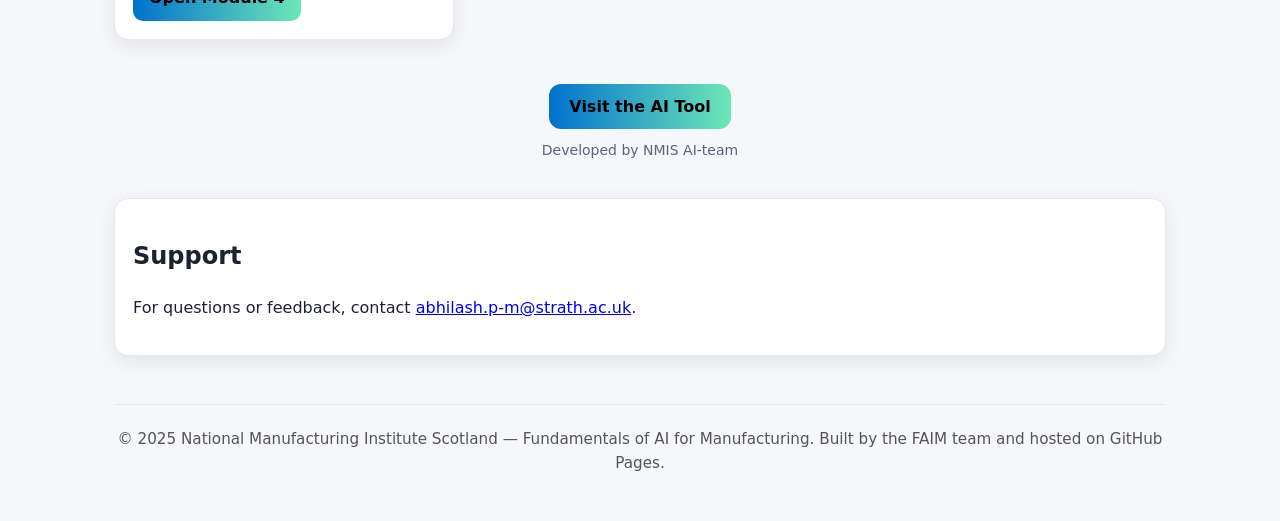
==== commit bc7c04ca: "Update index.html" ====
--- a/index.html
+++ b/index.html
@@ -5,20 +5,11 @@
   <meta name="viewport" content="width=device-width, initial-scale=1">
   <title>Fundamentals of AI for Manufacturing</title>
   <link rel="stylesheet" href="styles.css">
-  <style>
-    .top-logos{ text-align:center; margin:25px 0 10px }
-    .top-logos img{ height:110px; max-width:100%; margin:10px 20px; border-radius:8px }
-
-    /* App section (short + clean) */
-    .app-section{ text-align:center; margin:40px 0 }
-    .app-section a{ font-weight:700; text-decoration:none; background:linear-gradient(90deg,var(--brand),var(--brand2)); color:#000; padding:10px 20px; border-radius:12px; display:inline-block; margin-top:12px }
-    .small-muted{ color:var(--muted); font-size:14px }
-  </style>
 </head>
 <body>
   <div class="container">
 
-    <!-- logos -->
+    <!-- Logos -->
     <div class="top-logos">
       <img src="assets/NMIS.png" alt="NMIS Logo">
       <img src="assets/Colab.png" alt="Colab Logo">
@@ -40,36 +31,37 @@
       <div>
         <span class="badge">Open & self-paced</span>
         <h1>Fundamentals of AI for Manufacturing</h1>
-        <p>This course introduces the core ideas behind modern AI and shows how they apply to manufacturing. It blends short theory segments with hands-on walkthroughs. The public can access all content freely from this site.</p>
-        <p><a class="btn" href="#modules">Start learning</a></p>
+        <p>Discover how AI transforms manufacturing. Learn core models, see practical applications, and practice with guided examples.</p>
+        <a class="btn" href="#modules">Start learning</a>
       </div>
-      <div class="card">
-        <h2>At a glance</h2>
-        <ul>
-          <li>4 modules</li>
-          <li>Hybrid friendly — online videos + self practice</li>
-          <li>Final mini-project using an industry dataset</li>
-          <li>Prereqs: basic Python (helpful, not required)</li>
-        </ul>
+
+      <div class="info-card">
+        <h2>At a Glance</h2>
+        <div class="summary-icons">
+          <div class="summary-item"><span>1</span> Four interactive modules</div>
+          <div class="summary-item"><span>2</span> Hybrid learning (videos + exercises)</div>
+          <div class="summary-item"><span>3</span> Industry mini-project</div>
+          <div class="summary-item"><span>4</span> No prior AI experience needed</div>
+        </div>
       </div>
     </section>
 
     <section class="grid cols-2" style="margin-top:24px">
       <div class="card">
-        <h2>What you'll learn</h2>
+        <h2>What you’ll learn</h2>
         <ul>
-          <li>ANN architecture, loss functions, normalization</li>
-          <li>Optimizers, encoders, tokenization principles</li>
-          <li>Regression, time series (RNN/LSTM), image basics (CNN)</li>
-          <li>Working with text, basics of LLMs, intro to RAG</li>
+          <li>Neural networks & fitting process</li>
+          <li>Optimizers, encoders & tokenization</li>
+          <li>Regression, time series & CNNs</li>
+          <li>Text, LLMs & RAG</li>
         </ul>
       </div>
       <div class="card">
         <h2>How it works</h2>
         <ul>
-          <li>Watch the lecture videos for each module</li>
-          <li>Use the linked notebooks/slides to practice</li>
-          <li>Optionally complete a small final project</li>
+          <li>Watch short lectures</li>
+          <li>Practice with notebooks</li>
+          <li>Apply skills in a mini-project</li>
         </ul>
       </div>
     </section>
@@ -79,28 +71,28 @@
       <div class="grid cols-2">
         <div class="card module-card">
           <h3>Module 1 — Principles of ANN</h3>
-          <p>ANN architecture, fitting process, loss functions, normalization, tracking.</p>
+          <p>ANN architecture, fitting, losses, normalization.</p>
           <a class="btn" href="module1.html">Open Module 1</a>
         </div>
         <div class="card module-card">
           <h3>Module 2 — Optimizers & Encoders</h3>
-          <p>Optimizers, data tokenization, encoders.</p>
+          <p>Optimizers, tokenization, encoders.</p>
           <a class="btn" href="module2.html">Open Module 2</a>
         </div>
         <div class="card module-card">
           <h3>Module 3 — Core Problem Classes</h3>
-          <p>Regression, time series (RNN/LSTM), image processing (CNN).</p>
+          <p>Regression, time series (RNN/LSTM), CNN basics.</p>
           <a class="btn" href="module3.html">Open Module 3</a>
         </div>
         <div class="card module-card">
           <h3>Module 4 — Text & LLMs</h3>
-          <p>Working with text, basics of LLMs, introduction to RAG.</p>
+          <p>Text processing, LLMs, introduction to RAG.</p>
           <a class="btn" href="module4.html">Open Module 4</a>
         </div>
       </div>
     </section>
 
-    <!-- NMIS AI tool app section (no tagline) -->
+    <!-- App link (no tagline) -->
     <section class="app-section">
       <a href="https://huggingface.co/spaces/Abhi-pm-0202/ml-app-launcher-v3" target="_blank">Visit the AI Tool</a>
       <div class="small-muted" style="margin-top:10px;">Developed by NMIS AI-team</div>
@@ -110,17 +102,12 @@
     <section style="margin-top:24px">
       <div class="card">
         <h2>Support</h2>
-        <p>For questions or feedback, contact 
-          <a href="mailto:abhilash.p-m@strath.ac.uk">abhilash.p-m@strath.ac.uk</a>.
-        </p>
+        <p>For questions or feedback, contact <a href="mailto:abhilash.p-m@strath.ac.uk">abhilash.p-m@strath.ac.uk</a>.</p>
       </div>
     </section>
 
     <footer>
-      <div>
-        © 2025 National Manufacturing Institute Scotland — Fundamentals of AI for Manufacturing.<br>
-        Built collaboratively by the FAIM team and hosted on GitHub Pages.
-      </div>
+      © 2025 National Manufacturing Institute Scotland — Fundamentals of AI for Manufacturing. Built by the FAIM team and hosted on GitHub Pages.
     </footer>
   </div>
 </body>
--- a/styles.css
+++ b/styles.css
@@ -1,28 +1,89 @@
+/* ===== FAIM – Light Theme (global) ===== */
+:root{
+  --bg:#f5f7fa;
+  --card:#ffffff;
+  --text:#1d2233;
+  --muted:#5b647b;
+  --accent:#0072ce;     /* NMIS blue */
+  --accent2:#6ee7b7;    /* soft mint */
+  --border:#e4e7ef;
+  --shadow:0 6px 20px rgba(0,0,0,.08);
+}
 
-:root{
-  --bg:#0b1020; --card:#141a2e; --text:#e8ecff; --muted:#a7b0d6; --brand:#7c9cff; --brand2:#92ffd8;
+*{box-sizing:border-box}
+html,body{margin:0;padding:0}
+body{
+  font-family:Inter, system-ui, -apple-system, Segoe UI, Roboto, Helvetica, Arial, sans-serif;
+  background:var(--bg);
+  color:var(--text);
+  line-height:1.6;
 }
-*{box-sizing:border-box}
-body{margin:0;font-family:system-ui,-apple-system,Segoe UI,Roboto,Helvetica,Arial,sans-serif;background:linear-gradient(180deg,#0b1020,#0f1530);color:var(--text);line-height:1.6;}
+
 .container{max-width:1100px;margin:0 auto;padding:24px}
-.nav{display:flex;gap:16px;flex-wrap:wrap;align-items:center;justify-content:space-between;border-bottom:1px solid #223; padding:16px 0; margin-bottom:24px}
+
+/* ----- Top logos ----- */
+.top-logos{text-align:center;margin:25px 0 10px}
+.top-logos img{height:110px;max-width:100%;margin:10px 20px;border-radius:8px}
+
+/* ----- Nav ----- */
+.nav{
+  display:flex;gap:16px;flex-wrap:wrap;align-items:center;justify-content:space-between;
+  border-bottom:1px solid var(--border);padding:14px 0;margin-bottom:18px
+}
 .nav a.logo{font-weight:700;font-size:20px;text-decoration:none;color:var(--text)}
 .nav .links a{color:var(--text);opacity:.9;text-decoration:none;margin-right:14px}
 .nav .links a:hover{opacity:1;text-decoration:underline}
-.hero{display:grid;grid-template-columns:1.2fr .8fr;gap:24px;align-items:center}
-.hero h1{font-size:40px;line-height:1.1;margin:0}
-.badge{display:inline-block;padding:6px 10px;border-radius:999px;background:linear-gradient(90deg,var(--brand),var(--brand2));color:#000;font-weight:700;margin-bottom:10px}
-.card{background:var(--card);border:1px solid #26304f;border-radius:16px;padding:18px;box-shadow:0 10px 30px rgba(0,0,0,.25)}
+
+/* ----- Hero ----- */
+.hero{
+  display:flex;flex-wrap:wrap;align-items:center;justify-content:space-between;gap:40px;margin-top:28px
+}
+.hero h1{font-size:2.2rem;font-weight:800;margin:.25rem 0 .5rem;color:var(--accent)}
+.hero p{font-size:1rem;margin:0 0 1rem;max-width:520px}
+.badge{display:inline-block;background:var(--accent2);color:#0b1320;font-weight:700;border-radius:12px;padding:6px 10px;margin-bottom:10px}
+.btn{display:inline-block;background:linear-gradient(90deg,var(--accent),var(--accent2));color:#000;padding:10px 16px;border-radius:10px;text-decoration:none;font-weight:700}
+
+/* ----- Cards / grids ----- */
+.card{
+  background:var(--card);border:1px solid var(--border);border-radius:14px;padding:18px;
+  box-shadow:var(--shadow)
+}
 .grid{display:grid;gap:16px}
 .grid.cols-2{grid-template-columns:repeat(auto-fit,minmax(280px,1fr))}
-.grid.cols-3{grid-template-columns:repeat(auto-fit,minmax(240px,1fr))}
-.btn{display:inline-block;padding:10px 16px;border-radius:12px;background:linear-gradient(90deg,var(--brand),var(--brand2));color:#000;text-decoration:none;font-weight:700}
-footer{margin-top:48px;padding:24px 0;border-top:1px solid #223;color:var(--muted);font-size:14px}
-h2{margin-top:0}
-ul{margin-top:6px}
-.table{width:100%;border-collapse:collapse}
-.table th,.table td{border:1px solid #26304f;padding:10px;text-align:left}
-.video{aspect-ratio:16/9;width:100%;border:0;border-radius:12px;box-shadow:0 10px 30px rgba(0,0,0,.3)}
-.module-card h3{margin-top:0}
-.small{color:var(--muted)}
-@media (max-width:800px){.hero{grid-template-columns:1fr} .hero h1{font-size:32px}}
+
+/* “At a glance” summary */
+.info-card{background:var(--card);box-shadow:var(--shadow);border:1px solid var(--border);border-radius:14px;padding:22px;flex:1;min-width:280px}
+.info-card h2{font-size:1.2rem;margin:0 0 10px;color:var(--accent)}
+.summary-icons{display:flex;flex-direction:column;gap:10px}
+.summary-item{display:flex;align-items:center;gap:10px}
+.summary-item span{
+  background:var(--accent2);color:#001018;border-radius:50%;width:26px;height:26px;display:flex;justify-content:center;align-items:center;font-weight:800
+}
+
+/* Tables */
+.table{width:100%;border-collapse:collapse;background:var(--card);border-radius:12px;overflow:hidden}
+.table th,.table td{border:1px solid var(--border);padding:10px;text-align:left}
+.table th{background:#f0f3f9}
+
+/* Video / iframe */
+.video{aspect-ratio:16/9;width:100%;border:0;border-radius:12px;box-shadow:var(--shadow)}
+
+/* Team */
+.team-grid{display:grid;grid-template-columns:repeat(auto-fit,minmax(220px,1fr));gap:20px;margin-top:20px}
+.team-card{background:var(--card);border:1px solid var(--border);border-radius:16px;padding:16px;text-align:center;box-shadow:var(--shadow)}
+.team-card img{width:100%;height:220px;object-fit:cover;border-radius:12px;background:#eef2f7;margin-bottom:10px}
+.team-card h3{margin:8px 0 4px}
+.team-card p{font-size:14px;color:var(--muted)}
+
+/* App link section */
+.app-section{text-align:center;margin:36px 0}
+.app-section a{font-weight:700;text-decoration:none;background:linear-gradient(90deg,var(--accent),var(--accent2));color:#000;padding:10px 20px;border-radius:12px;display:inline-block;margin-top:8px}
+.small-muted{color:var(--muted);font-size:14px}
+
+/* Footer */
+footer{margin-top:48px;padding:22px 0;border-top:1px solid var(--border);color:#555;text-align:center;font-size:.95rem}
+
+@media (max-width:800px){
+  .hero{gap:22px}
+  .hero h1{font-size:1.9rem}
+}
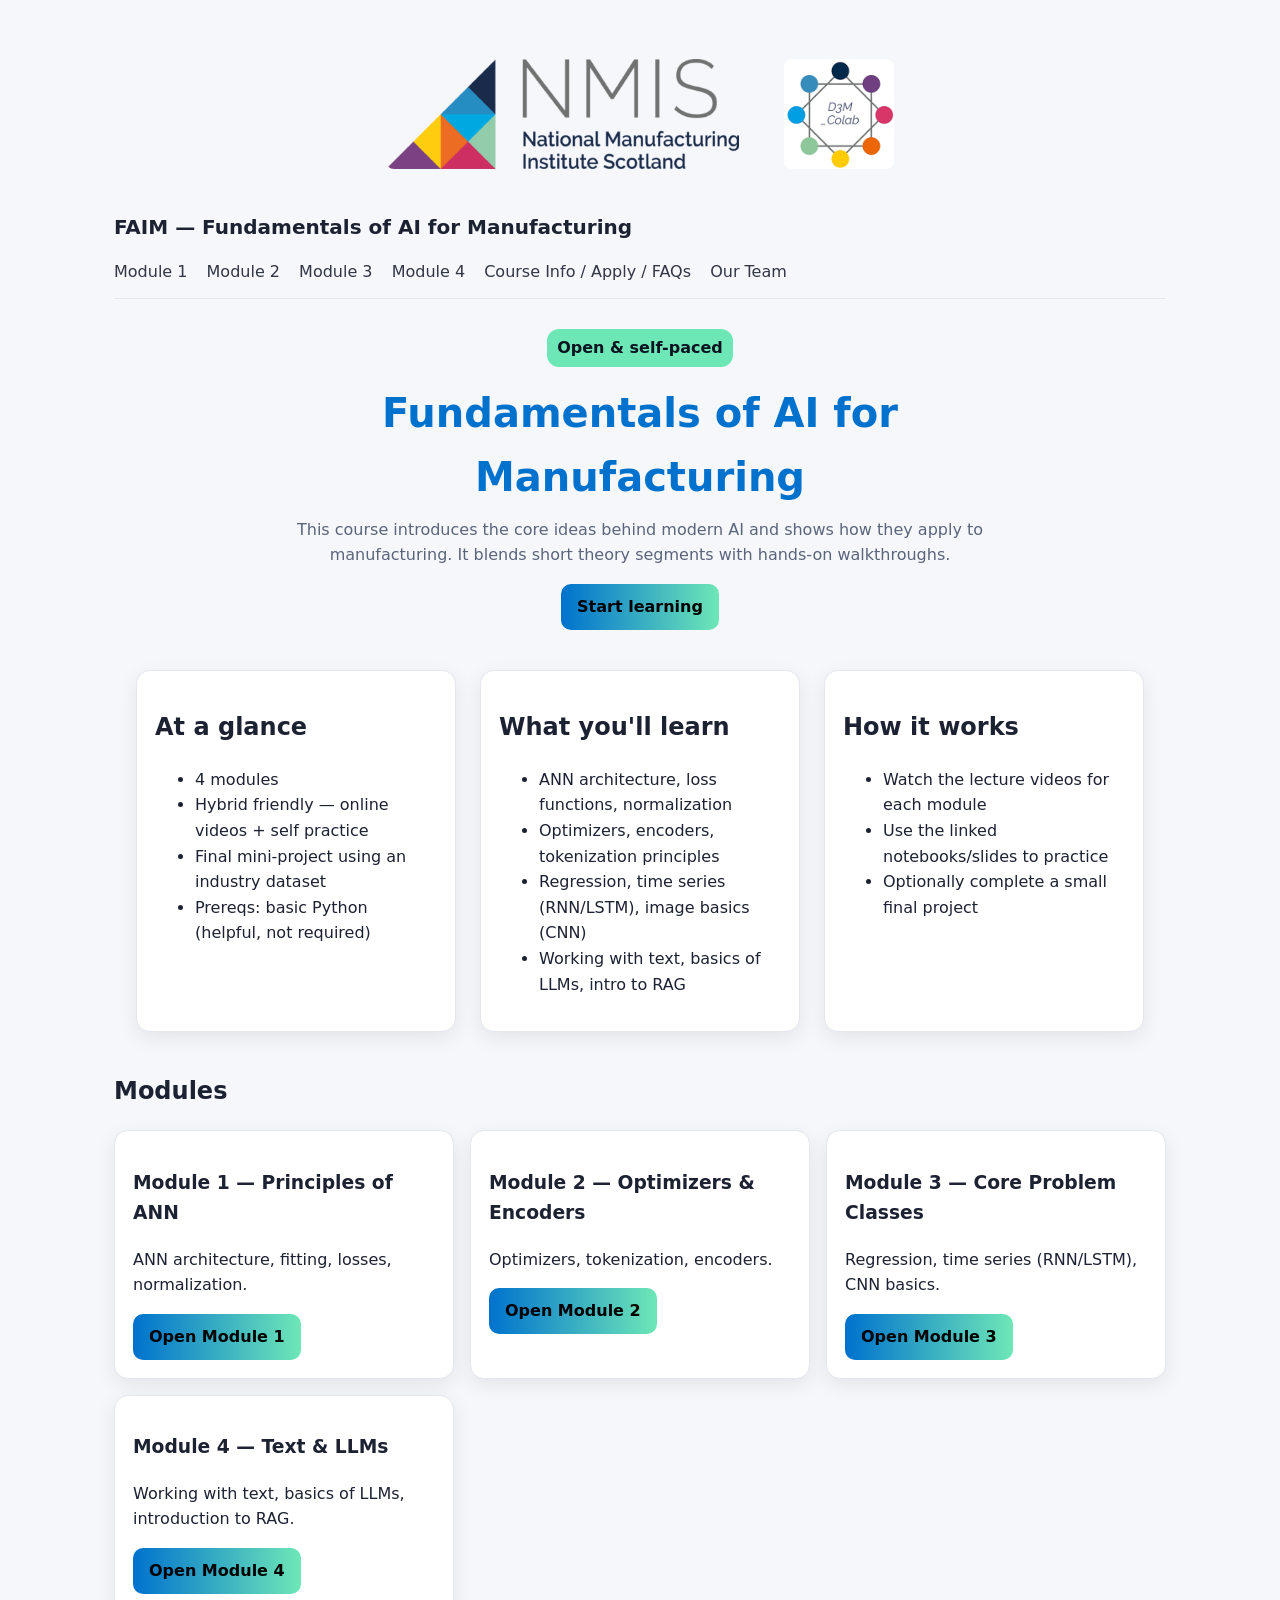
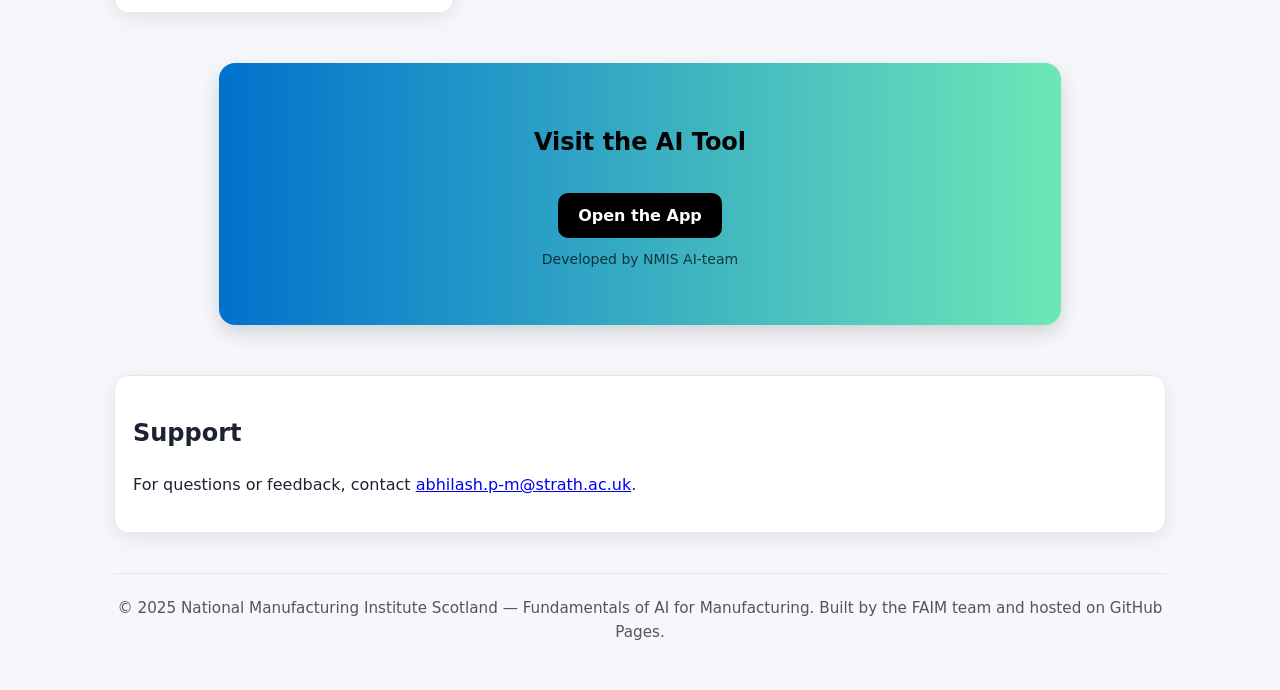
==== commit 25ac0c85: "Update index.html" ====
--- a/index.html
+++ b/index.html
@@ -15,6 +15,7 @@
       <img src="assets/Colab.png" alt="Colab Logo">
     </div>
 
+    <!-- Top nav -->
     <nav class="nav">
       <a class="logo" href="./">FAIM — Fundamentals of AI for Manufacturing</a>
       <div class="links">
@@ -27,45 +28,50 @@
       </div>
     </nav>
 
-    <section class="hero">
-      <div>
+    <!-- Centered hero -->
+    <section class="hero centered">
+      <div class="hero-content">
         <span class="badge">Open & self-paced</span>
         <h1>Fundamentals of AI for Manufacturing</h1>
-        <p>Discover how AI transforms manufacturing. Learn core models, see practical applications, and practice with guided examples.</p>
+        <p>This course introduces the core ideas behind modern AI and shows how they apply to manufacturing.
+        It blends short theory segments with hands-on walkthroughs.</p>
         <a class="btn" href="#modules">Start learning</a>
-      </div>
-
-      <div class="info-card">
-        <h2>At a Glance</h2>
-        <div class="summary-icons">
-          <div class="summary-item"><span>1</span> Four interactive modules</div>
-          <div class="summary-item"><span>2</span> Hybrid learning (videos + exercises)</div>
-          <div class="summary-item"><span>3</span> Industry mini-project</div>
-          <div class="summary-item"><span>4</span> No prior AI experience needed</div>
-        </div>
       </div>
     </section>
 
-    <section class="grid cols-2" style="margin-top:24px">
+    <!-- Three centered cards -->
+    <section class="three-cards">
       <div class="card">
-        <h2>What you’ll learn</h2>
+        <h2>At a glance</h2>
         <ul>
-          <li>Neural networks & fitting process</li>
-          <li>Optimizers, encoders & tokenization</li>
-          <li>Regression, time series & CNNs</li>
-          <li>Text, LLMs & RAG</li>
+          <li>4 modules</li>
+          <li>Hybrid friendly — online videos + self practice</li>
+          <li>Final mini-project using an industry dataset</li>
+          <li>Prereqs: basic Python (helpful, not required)</li>
         </ul>
       </div>
+
+      <div class="card">
+        <h2>What you'll learn</h2>
+        <ul>
+          <li>ANN architecture, loss functions, normalization</li>
+          <li>Optimizers, encoders, tokenization principles</li>
+          <li>Regression, time series (RNN/LSTM), image basics (CNN)</li>
+          <li>Working with text, basics of LLMs, intro to RAG</li>
+        </ul>
+      </div>
+
       <div class="card">
         <h2>How it works</h2>
         <ul>
-          <li>Watch short lectures</li>
-          <li>Practice with notebooks</li>
-          <li>Apply skills in a mini-project</li>
+          <li>Watch the lecture videos for each module</li>
+          <li>Use the linked notebooks/slides to practice</li>
+          <li>Optionally complete a small final project</li>
         </ul>
       </div>
     </section>
 
+    <!-- Modules -->
     <section id="modules" style="margin-top:24px">
       <h2>Modules</h2>
       <div class="grid cols-2">
@@ -86,16 +92,19 @@
         </div>
         <div class="card module-card">
           <h3>Module 4 — Text & LLMs</h3>
-          <p>Text processing, LLMs, introduction to RAG.</p>
+          <p>Working with text, basics of LLMs, introduction to RAG.</p>
           <a class="btn" href="module4.html">Open Module 4</a>
         </div>
       </div>
     </section>
 
-    <!-- App link (no tagline) -->
-    <section class="app-section">
-      <a href="https://huggingface.co/spaces/Abhi-pm-0202/ml-app-launcher-v3" target="_blank">Visit the AI Tool</a>
-      <div class="small-muted" style="margin-top:10px;">Developed by NMIS AI-team</div>
+    <!-- Colored tab for AI tool -->
+    <section class="app-highlight">
+      <div class="app-content">
+        <h2>Visit the AI Tool</h2>
+        <a href="https://huggingface.co/spaces/Abhi-pm-0202/ml-app-launcher-v3" target="_blank" class="btn-dark">Open the App</a>
+        <p class="small-muted">Developed by NMIS AI-team</p>
+      </div>
     </section>
 
     <!-- Support -->
@@ -106,9 +115,11 @@
       </div>
     </section>
 
+    <!-- Footer -->
     <footer>
       © 2025 National Manufacturing Institute Scotland — Fundamentals of AI for Manufacturing. Built by the FAIM team and hosted on GitHub Pages.
     </footer>
+
   </div>
 </body>
 </html>
--- a/styles.css
+++ b/styles.css
@@ -87,3 +87,74 @@
   .hero{gap:22px}
   .hero h1{font-size:1.9rem}
 }
+
+/* --- Centered hero --- */
+.hero.centered {
+  text-align: center;
+  margin-top: 30px;
+}
+.hero.centered h1 {
+  font-size: 2.5rem;
+  color: var(--accent);
+}
+.hero.centered p {
+  max-width: 700px;
+  margin: 0 auto 1rem;
+  color: var(--muted);
+}
+.hero-content {
+  margin: 0 auto;
+  max-width: 800px;
+}
+
+/* --- 3-column centered cards --- */
+.three-cards {
+  display: flex;
+  flex-wrap: wrap;
+  justify-content: center;
+  gap: 24px;
+  margin-top: 40px;
+}
+.three-cards .card {
+  width: 320px;
+  min-height: 240px;
+  text-align: left;
+}
+
+/* --- AI Tool colored tab --- */
+.app-highlight {
+  background: linear-gradient(90deg, var(--accent), var(--accent2));
+  color: #000;
+  border-radius: 16px;
+  text-align: center;
+  padding: 40px 20px;
+  margin: 50px auto;
+  width: 80%;
+  box-shadow: 0 8px 20px rgba(0,0,0,0.15);
+}
+.app-highlight .btn-dark {
+  background: #000;
+  color: #fff;
+  padding: 10px 20px;
+  border-radius: 10px;
+  text-decoration: none;
+  font-weight: 600;
+  margin-top: 12px;
+  display: inline-block;
+}
+.app-highlight .btn-dark:hover {
+  background: #222;
+}
+.app-highlight .small-muted {
+  color: rgba(0,0,0,0.7);
+  margin-top: 10px;
+}
+
+/* --- White space tuning --- */
+section {
+  margin-bottom: 40px;
+}
+footer {
+  margin-top: 30px;
+}
+
